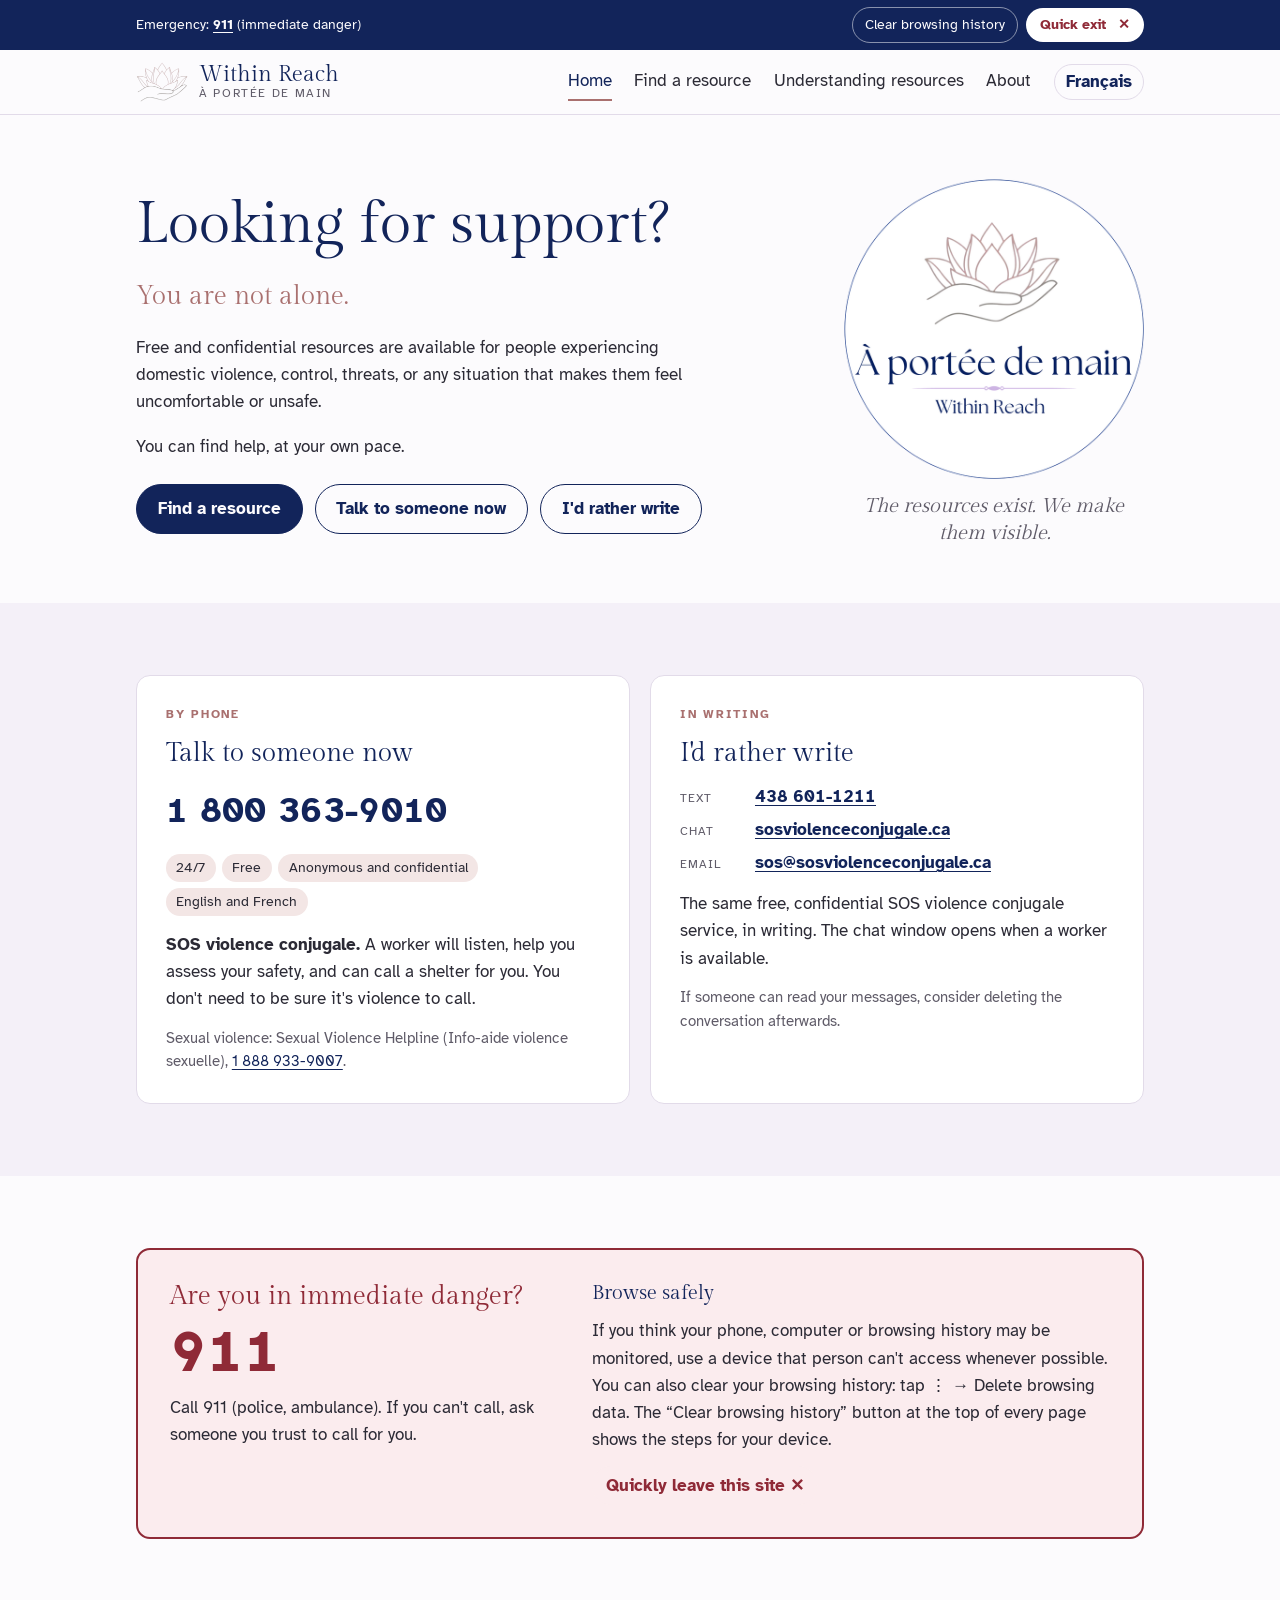
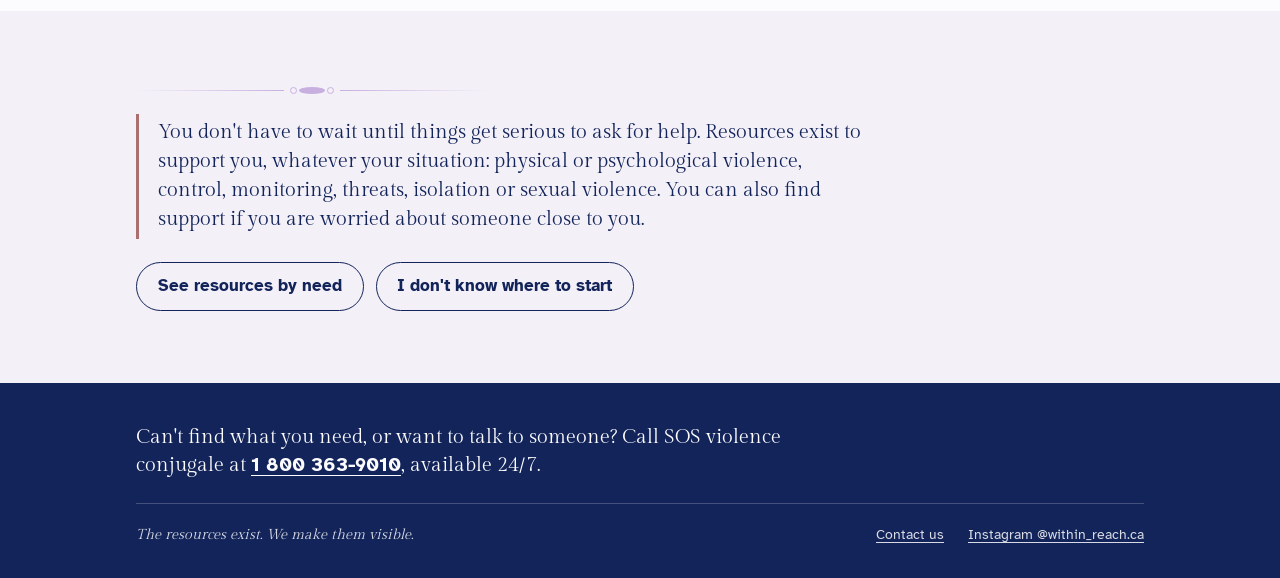
==== en/index.html @ db041693 "Site initial À portée de main / Within Reach (FR + EN) Co-Authored-By: Claude Opus 5.5 <noreply@anth" ====
<!DOCTYPE html>
<html lang="en">
<head>
<meta charset="utf-8">
<meta name="viewport" content="width=device-width, initial-scale=1, viewport-fit=cover">
<title>Within Reach</title>
<meta name="description" content="The resources exist. We make them visible.">
<meta name="referrer" content="no-referrer">
<link rel="icon" href="../img/favicon.png" type="image/png">
<link rel="apple-touch-icon" href="../img/apple-touch-icon.png">
<link rel="alternate" hreflang="fr" href="../index.html">
<link rel="preconnect" href="https://fonts.googleapis.com"><link rel="preconnect" href="https://fonts.gstatic.com" crossorigin><link rel="stylesheet" href="https://fonts.googleapis.com/css2?family=Atkinson+Hyperlegible:ital,wght@0,400;0,700;1,400&family=Gilda+Display&display=swap">
<link rel="stylesheet" href="../style.css">
</head>
<body>
<a class="skip" href="#contenu">Skip to content</a>
<div class="safety" role="region" aria-label="Clear browsing history / Quick exit">
  <div class="wrap">
    <p class="safety__911"><span class="safety__label">Emergency: </span><a href="tel:911">911</a> <span class="safety__label">(immediate danger)</span></p>
    <details class="history">
      <summary>Clear browsing history</summary>
      <div class="history__panel">
        <h2>Clear your browsing history</h2>
        <dl><div><dt>Chrome on Android</dt><dd>Tap <b>⋮</b> → <b>Delete browsing data</b> (or ⋮ → History).</dd></div><div><dt>Safari on iPhone</dt><dd>Open <b>Settings</b> → <b>Safari</b> (or Settings → Apps → Safari) → <b>Clear History and Website Data</b>.</dd></div><div><dt>Computer (Chrome, Edge, Firefox)</dt><dd>Press <kbd>Ctrl</kbd> + <kbd>Shift</kbd> + <kbd>Delete</kbd> (on Mac: <kbd>⌘</kbd> + <kbd>Shift</kbd> + <kbd>Delete</kbd>).</dd></div></dl>
        <p class="tip">If clearing all your history might draw attention, delete only the pages from this site. Private browsing does not save your history.</p>
      </div>
    </details>
    <a class="exit" href="https://www.google.com/" rel="noreferrer" onclick="window.location.replace('https://www.google.com/');return false;">Quick exit<span class="exit__long"> </span> ✕</a>
  </div>
</div>
<header class="site-header">
  <div class="wrap">
    <a class="brand" href="index.html"><img src="../img/lotus.png" alt="" width="52" height="40"><span class="brand__name">Within Reach<small>À portée de main</small></span></a>
    <input type="checkbox" id="menu-toggle" class="menu-toggle visually-hidden">
    <label for="menu-toggle" class="menu-btn">Menu</label>
    <nav class="nav" aria-label="Menu"><a href="index.html" aria-current="page">Home</a><a href="ressources.html">Find a resource</a><a href="comprendre.html">Understanding resources</a><a href="a-propos.html">About</a><a class="lang" href="../index.html" hreflang="fr" lang="fr">Français</a></nav>
  </div>
</header>
<main id="contenu">

<section class="hero">
  <div class="wrap">
    <div class="hero__text">
      <h1>Looking for support?</h1>
      <p class="alone">You are not alone.</p>
      <p>Free and confidential resources are available for people experiencing domestic violence, control, threats, or any situation that makes them feel uncomfortable or unsafe.</p>
      <p>You can find help, at your own pace.</p>
      <div class="actions">
        <a class="btn btn--primary" href="ressources.html">Find a resource</a>
        <a class="btn" href="#parler">Talk to someone now</a>
        <a class="btn" href="#ecrire">I'd rather write</a>
      </div>
    </div>
    <figure class="hero__fig"><img class="hero__logo" src="../img/logo.png" alt="À portée de main – Within Reach logo: a hand holding a lotus flower" width="300" height="300"><figcaption class="slogan">The resources exist. We make them visible.</figcaption></figure>
  </div>
</section>

<section class="section section--tint" aria-label="Immediate contact">
  <div class="wrap panels">
    <article class="panel" id="parler">
      <p class="eyebrow">By phone</p>
      <h2>Talk to someone now</h2>
      <a class="bignum" href="tel:18003639010">1 800 363-9010</a>
      <ul class="facts"><li>24/7</li><li>Free</li><li>Anonymous and confidential</li><li>English and French</li></ul>
      <p><strong>SOS violence conjugale.</strong> A worker will listen, help you assess your safety, and can call a shelter for you. You don't need to be sure it's violence to call.</p>
      <p class="small muted">Sexual violence: Sexual Violence Helpline (Info-aide violence sexuelle), <a href="tel:18889339007">1 888 933-9007</a>.</p>
    </article>
    <article class="panel" id="ecrire">
      <p class="eyebrow">In writing</p>
      <h2>I'd rather write</h2>
      <ul class="contacts">
        <li><span class="k">Text</span><a href="sms:4386011211">438 601-1211</a></li>
        <li><span class="k">Chat</span><a href="https://sosviolenceconjugale.ca/en" target="_blank" rel="noopener noreferrer">sosviolenceconjugale.ca</a></li>
        <li><span class="k">Email</span><a href="mailto:sos@sosviolenceconjugale.ca">sos@sosviolenceconjugale.ca</a></li>
      </ul>
      <p>The same free, confidential SOS violence conjugale service, in writing. The chat window opens when a worker is available.</p>
      <p class="small muted">If someone can read your messages, consider deleting the conversation afterwards.</p>
    </article>
  </div>
</section>

<section class="section" aria-labelledby="danger-titre">
  <div class="wrap">
    <div class="danger">
      <div class="danger__col">
        <h2 id="danger-titre">Are you in immediate danger?</h2>
        <a class="num911" href="tel:911">911</a>
        <p>Call 911 (police, ambulance). If you can't call, ask someone you trust to call for you.</p>
      </div>
      <div class="danger__col">
        <h3>Browse safely</h3>
        <p>If you think your phone, computer or browsing history may be monitored, use a device that person can't access whenever possible. You can also clear your browsing history: tap ⋮ → Delete browsing data. The “Clear browsing history” button at the top of every page shows the steps for your device.</p>
        <p><a class="exit" href="https://www.google.com/" rel="noreferrer" onclick="window.location.replace('https://www.google.com/');return false;">Quickly leave this site ✕</a></p>
      </div>
    </div>
  </div>
</section>

<section class="section section--tint" aria-label="Important message">
  <div class="wrap stack">
    <div class="ornament " aria-hidden="true"><span><i></i><b></b><i></i></span></div>
    <p class="callout">You don't have to wait until things get serious to ask for help. Resources exist to support you, whatever your situation: physical or psychological violence, control, monitoring, threats, isolation or sexual violence. You can also find support if you are worried about someone close to you.</p>
    <div class="actions"><a class="btn" href="ressources.html">See resources by need</a><a class="btn" href="comprendre.html">I don't know where to start</a></div>
  </div>
</section>

</main>
<footer class="site-footer">
  <div class="wrap">
    <p class="footer-sos">Can't find what you need, or want to talk to someone? Call SOS violence conjugale at <a href="tel:18003639010">1 800 363-9010</a>, available 24/7.</p>
    <div class="footer-meta">
      <span class="slogan">The resources exist. We make them visible.</span>
      <a href="a-propos.html#contact">Contact us</a>
      <a href="https://www.instagram.com/within_reach.ca/" rel="noreferrer">Instagram @within_reach.ca</a>
    </div>
  </div>
</footer>
</body>
</html>
---- style.css ----
/* À portée de main / Within Reach
   Layout: calm single column, a safety bar always on top, content cards only for resources.
   Palette taken from the logo: navy lettering, dusty-rose lotus, lilac ornament, warm-grey hand. */

:root {
  --paper: #fcfbfd;      /* page */
  --surface: #f4f0f8;    /* lilac-tinted panels */
  --card: #ffffff;
  --ink: #12245a;        /* navy from the wordmark */
  --text: #2b2a35;
  --muted: #5f5b68;      /* warm grey, like the hand */
  --rose: #a9706f;       /* lotus, darkened for text contrast */
  --rose-soft: #f3e6e5;
  --lilac: #c7b0e0;      /* ornament */
  --line: #e2dbe9;
  --alert: #8f2a37;      /* danger / exit */
  --alert-soft: #fbecee;
  --focus: #6b4bb0;

  --f-display: "Gilda Display", "Cormorant Garamond", Georgia, "Times New Roman", serif;
  --f-body: "Atkinson Hyperlegible", "Segoe UI", Roboto, Helvetica, Arial, sans-serif;

  --step--1: 0.875rem;
  --step-0: 1.0625rem;
  --step-1: 1.25rem;
  --step-2: 1.6rem;
  --step-3: clamp(1.9rem, 1.4rem + 2.2vw, 2.8rem);
  --step-4: clamp(2.3rem, 1.6rem + 3.4vw, 3.6rem);

  --radius: 14px;
  --wrap: 68rem;
  --gutter: clamp(16px, 4vw, 40px);
}
@media (prefers-color-scheme: dark) {
  :root:not([data-theme="light"]) {
    --paper: #10142a; --surface: #181d38; --card: #1b2140;
    --ink: #e4defa; --text: #e6e3ee; --muted: #b2adc0;
    --rose: #e0aeac; --rose-soft: #2d2337; --lilac: #b49bd6; --line: #2e3456;
    --alert: #ff9aa5; --alert-soft: #3a1b26; --focus: #c9b2ff;
    color-scheme: dark;
  }
}
:root[data-theme="dark"] {
  --paper: #10142a; --surface: #181d38; --card: #1b2140;
  --ink: #e4defa; --text: #e6e3ee; --muted: #b2adc0;
  --rose: #e0aeac; --rose-soft: #2d2337; --lilac: #b49bd6; --line: #2e3456;
  --alert: #ff9aa5; --alert-soft: #3a1b26; --focus: #c9b2ff;
  color-scheme: dark;
}

*, *::before, *::after { box-sizing: border-box; }
html { -webkit-text-size-adjust: 100%; scroll-behavior: smooth; scroll-padding-top: 5.5rem; }
@media (prefers-reduced-motion: reduce) { html { scroll-behavior: auto; } * { transition: none !important; } }
body {
  margin: 0; background: var(--paper); color: var(--text);
  font-family: var(--f-body); font-size: var(--step-0); line-height: 1.6;
}
img { max-width: 100%; height: auto; }
a { color: var(--ink); text-underline-offset: 0.18em; text-decoration-thickness: 1px; }
a:hover { text-decoration-thickness: 2px; }
:focus-visible { outline: 3px solid var(--focus); outline-offset: 3px; border-radius: 4px; }
h1, h2, h3 { font-family: var(--f-display); color: var(--ink); font-weight: 400; line-height: 1.15; text-wrap: balance; margin: 0; }
h1 { font-size: var(--step-4); }
h2 { font-size: var(--step-3); }
h3 { font-size: var(--step-1); }
p { margin: 0; }
.wrap { width: 100%; max-width: var(--wrap); margin-inline: auto; padding-inline: var(--gutter); }
.prose { max-width: 40rem; }
.stack { display: flex; flex-direction: column; gap: 1rem; }
.visually-hidden { position: absolute !important; width: 1px; height: 1px; overflow: hidden; clip: rect(0 0 0 0); white-space: nowrap; }
.skip { position: absolute; left: -999px; top: 0; background: var(--ink); color: var(--paper); padding: .6rem 1rem; z-index: 50; }
.skip:focus { left: 1rem; top: 1rem; }

/* ---------- Safety bar (every page) ---------- */
.safety {
  position: sticky; top: env(safe-area-inset-top, 0px); z-index: 40;
  background: var(--ink); color: var(--paper);
  font-size: var(--step--1);
}
.safety .wrap { display: flex; align-items: center; gap: .5rem; padding-block: .45rem; }
.safety__911 { margin-right: auto; color: var(--paper); }
.safety__911 a { color: inherit; font-weight: 700; }
.safety a, .safety summary { color: var(--paper); }
.history { position: relative; }
.history summary {
  list-style: none; cursor: pointer; padding: .35rem .75rem; border: 1px solid rgba(255,255,255,.5);
  border-radius: 999px; white-space: nowrap;
}
.history summary::-webkit-details-marker { display: none; }
.history[open] summary { background: var(--paper); color: var(--ink); }
.history__panel {
  position: absolute; right: 0; top: calc(100% + .5rem); width: min(26rem, calc(100vw - 2rem));
  background: var(--card); color: var(--text); border: 1px solid var(--line); border-radius: var(--radius);
  padding: 1.1rem 1.2rem; box-shadow: 0 18px 40px -18px rgba(10, 14, 40, .45); font-size: .95rem;
}
.history__panel h2 { font-size: 1.25rem; margin-bottom: .6rem; }
.history__panel dl { margin: 0; display: grid; gap: .65rem; }
.history__panel dt { font-weight: 700; color: var(--ink); }
.history__panel dd { margin: 0; }
.history__panel .tip { margin-top: .8rem; padding-top: .8rem; border-top: 1px solid var(--line); color: var(--muted); }
.history__panel kbd { font-family: inherit; font-size: .85em; border: 1px solid var(--line); border-bottom-width: 2px; border-radius: 5px; padding: 0 .3em; background: var(--surface); }
.exit {
  display: inline-flex; align-items: center; gap: .4rem; padding: .35rem .85rem; border-radius: 999px;
  background: var(--alert-soft); color: var(--alert) !important; font-weight: 700; text-decoration: none; white-space: nowrap;
}
.safety .exit { background: #fff; color: #8f2a37 !important; }

/* ---------- Header / nav ---------- */
.site-header { border-bottom: 1px solid var(--line); background: var(--paper); }
.site-header .wrap { display: flex; align-items: center; gap: 1rem; padding-block: .75rem; flex-wrap: wrap; }
.brand { display: flex; align-items: center; gap: .7rem; text-decoration: none; margin-right: auto; }
.brand img { width: 52px; height: auto; }
.brand__name { font-family: var(--f-display); font-size: 1.35rem; color: var(--ink); line-height: 1.05; }
.brand__name small { display: block; font-family: var(--f-body); font-size: .72rem; letter-spacing: .14em; text-transform: uppercase; color: var(--muted); }
.menu-toggle { display: none; }
.menu-btn { display: none; cursor: pointer; padding: .45rem .9rem; border: 1px solid var(--line); border-radius: 999px; color: var(--ink); font-weight: 700; }
.nav { display: flex; gap: .25rem 1.4rem; flex-wrap: wrap; align-items: center; }
.nav a { text-decoration: none; color: var(--text); padding: .3rem 0; border-bottom: 2px solid transparent; }
.nav a:hover { color: var(--ink); border-color: var(--lilac); }
.nav a[aria-current="page"] { color: var(--ink); border-color: var(--rose); }
.nav .lang { font-weight: 700; color: var(--ink); border: 1px solid var(--line); border-radius: 999px; padding: .2rem .7rem; }
.subnav { display: flex; flex-wrap: wrap; gap: .5rem; }
.subnav a { text-decoration: none; padding: .4rem .9rem; border-radius: 999px; background: var(--surface); color: var(--ink); font-size: .95rem; }
.subnav a[aria-current="page"] { background: var(--ink); color: var(--paper); }

@media (max-width: 760px) {
  .menu-btn { display: inline-block; }
  .nav { display: none; width: 100%; flex-direction: column; align-items: stretch; gap: 0; padding-top: .4rem; }
  .nav a { padding: .8rem .2rem; border-bottom: 1px solid var(--line); }
  .nav a[aria-current="page"] { border-bottom-color: var(--line); box-shadow: inset 3px 0 0 var(--rose); padding-left: .8rem; }
  .nav .lang { align-self: flex-start; margin-top: .8rem; border: 1px solid var(--line); }
  .menu-toggle:checked ~ .nav { display: flex; }
  .brand img { width: 44px; }
  .safety__label, .exit__long { display: none; }
  .history__panel { position: fixed; left: 1rem; right: 1rem; top: auto; width: auto; margin-top: .5rem; max-height: 75vh; overflow: auto; }
}

/* ---------- Ornament (from the logo's divider) ---------- */
.ornament { display: flex; align-items: center; gap: .35rem; color: var(--lilac); margin-block: .25rem; max-width: 22rem; }
.ornament::before, .ornament::after { content: ""; flex: 1; height: 1px; background: linear-gradient(90deg, transparent, currentColor); }
.ornament::after { background: linear-gradient(90deg, currentColor, transparent); }
.ornament span { display: inline-flex; align-items: center; gap: 2px; }
.ornament i { width: 7px; height: 7px; border: 1.5px solid currentColor; border-radius: 50%; }
.ornament b { width: 26px; height: 7px; background: currentColor; border-radius: 50%; }
.ornament--center { margin-inline: auto; }

/* ---------- Sections ---------- */
main { display: block; }
.section { padding-block: clamp(2.5rem, 6vw, 4.5rem); }
.section--tint { background: var(--surface); }
.section__head { display: flex; flex-direction: column; gap: .6rem; margin-bottom: 1.8rem; }
.eyebrow { font-size: .78rem; letter-spacing: .14em; text-transform: uppercase; color: var(--rose); font-weight: 700; }
.lead { font-size: var(--step-1); color: var(--muted); }

/* Hero */
.hero { padding-block: clamp(2rem, 5vw, 4rem) clamp(2rem, 5vw, 3.5rem); }
.hero .wrap { display: grid; grid-template-columns: minmax(0, 1fr) auto; gap: clamp(1.5rem, 5vw, 4rem); align-items: center; }
.hero__logo { width: clamp(150px, 26vw, 300px); }
.hero__text { display: flex; flex-direction: column; gap: 1.1rem; min-width: 0; }
.hero__text .alone { font-family: var(--f-display); font-size: var(--step-2); color: var(--rose); }
.hero__text p { max-width: 36rem; }
.slogan { font-family: var(--f-display); font-style: italic; color: var(--muted); }
.hero__fig { margin: 0; display: flex; flex-direction: column; align-items: center; gap: .9rem; text-align: center; }
.hero__fig figcaption { max-width: 17rem; font-size: var(--step-1); line-height: 1.35; }
@media (max-width: 760px) { .hero__fig { order: -1; flex-direction: row; text-align: left; gap: 1rem; } .hero__fig figcaption { font-size: 1rem; } }
@media (max-width: 760px) {
  .hero .wrap { grid-template-columns: 1fr; }
  .hero__logo { width: 96px; flex: none; }
}

/* Buttons */
.actions { display: flex; flex-wrap: wrap; gap: .75rem; margin-top: .4rem; }
.btn {
  display: inline-flex; align-items: center; justify-content: center; gap: .5rem;
  padding: .85rem 1.3rem; border-radius: 999px; font-weight: 700; text-decoration: none;
  border: 1.5px solid var(--ink); color: var(--ink); background: transparent; min-height: 48px; line-height: 1.2; text-align: center;
}
.btn:hover { background: var(--surface); }
.btn--primary { background: var(--ink); color: var(--paper); }
.btn--primary:hover { background: var(--ink); opacity: .9; }
@media (max-width: 480px) { .actions .btn { width: 100%; } }

/* Contact panels (talk / write) */
.panels { display: grid; grid-template-columns: repeat(auto-fit, minmax(min(100%, 19rem), 1fr)); gap: 1.25rem; }
.panel { background: var(--card); border: 1px solid var(--line); border-radius: var(--radius); padding: clamp(1.2rem, 3vw, 1.8rem); display: flex; flex-direction: column; gap: .9rem; min-width: 0; }
.panel h2 { font-size: var(--step-2); }
.bignum { font-family: var(--f-body); font-size: clamp(1.6rem, 1.2rem + 1.8vw, 2.2rem); font-weight: 700; color: var(--ink); text-decoration: none; letter-spacing: .01em; font-variant-numeric: tabular-nums; }
.facts { display: flex; flex-wrap: wrap; gap: .4rem; padding: 0; margin: 0; list-style: none; }
.facts li { font-size: .85rem; padding: .2rem .65rem; border-radius: 999px; background: var(--rose-soft); color: var(--text); }
.muted { color: var(--muted); }
.small { font-size: .92rem; }

/* Danger block */
.danger { border: 2px solid var(--alert); background: var(--alert-soft); border-radius: var(--radius); padding: clamp(1.2rem, 3vw, 2rem); display: grid; gap: 1.5rem; grid-template-columns: minmax(0, 1fr) minmax(0, 1.3fr); }
.danger h2 { color: var(--alert); font-size: var(--step-2); }
.danger .num911 { font-size: clamp(2.6rem, 2rem + 3vw, 3.6rem); font-weight: 700; color: var(--alert); text-decoration: none; line-height: 1; font-variant-numeric: tabular-nums; }
.danger__col { display: flex; flex-direction: column; gap: .8rem; min-width: 0; }
@media (max-width: 760px) { .danger { grid-template-columns: 1fr; } }

.callout { border-left: 3px solid var(--rose); padding: .3rem 0 .3rem 1.2rem; font-size: var(--step-1); font-family: var(--f-display); color: var(--ink); line-height: 1.45; max-width: 46rem; }

/* Need tiles */
.tiles { display: grid; grid-template-columns: repeat(auto-fill, minmax(min(100%, 16rem), 1fr)); gap: .85rem; padding: 0; margin: 0; list-style: none; }
.tile {
  display: flex; align-items: center; justify-content: space-between; gap: .8rem; height: 100%;
  padding: 1rem 1.15rem; border-radius: var(--radius); background: var(--card); border: 1px solid var(--line);
  text-decoration: none; color: var(--ink); font-weight: 700; line-height: 1.3;
  transition: border-color .15s, transform .15s;
}
.tile::after { content: "→"; color: var(--rose); font-weight: 400; }
.tile:hover { border-color: var(--rose); transform: translateY(-1px); }
.tile--quiet { background: transparent; border-style: dashed; }
.tile small { display: block; font-weight: 400; color: var(--muted); font-size: .85rem; margin-top: .15rem; }

/* Resource cards */
.cards { display: grid; grid-template-columns: repeat(auto-fill, minmax(min(100%, 21rem), 1fr)); gap: 1rem; padding: 0; margin: 0; list-style: none; }
.card { background: var(--card); border: 1px solid var(--line); border-radius: var(--radius); padding: 1.2rem 1.25rem; display: flex; flex-direction: column; gap: .7rem; min-width: 0; height: 100%; }
.card__top { display: flex; justify-content: space-between; align-items: flex-start; gap: .75rem; }
.card h3 { font-size: 1.3rem; overflow-wrap: anywhere; }
.badge { flex: none; font-size: .75rem; font-weight: 700; letter-spacing: .04em; padding: .2rem .55rem; border-radius: 6px; background: var(--ink); color: var(--paper); }
.badge--tool { background: var(--rose-soft); color: var(--text); }
.card p { font-size: .98rem; }
.card .note { font-size: .9rem; color: var(--muted); background: var(--surface); padding: .55rem .75rem; border-radius: 8px; }
.contacts { list-style: none; margin: 0; padding: 0; display: flex; flex-direction: column; gap: .35rem; }
.contacts li { display: flex; flex-wrap: wrap; align-items: baseline; gap: .1rem .5rem; }
.contacts .k { font-size: .78rem; text-transform: uppercase; letter-spacing: .08em; color: var(--muted); min-width: 4.2rem; }
.contacts a { font-weight: 700; font-variant-numeric: tabular-nums; overflow-wrap: anywhere; }
.contacts .x { font-size: .85rem; color: var(--muted); }
.card__site { font-size: .95rem; padding-top: .6rem; border-top: 1px solid var(--line); margin-top: auto; }
.tags { display: flex; flex-wrap: wrap; gap: .3rem; }
.tags span { font-size: .75rem; color: var(--muted); border: 1px solid var(--line); border-radius: 999px; padding: .05rem .5rem; }

.group { display: flex; flex-direction: column; gap: 1.2rem; padding-block: 2.2rem; border-top: 1px solid var(--line); }
.group:first-of-type { border-top: 0; }
.group__head { display: flex; flex-direction: column; gap: .4rem; max-width: 46rem; }
.group__head h2 { font-size: var(--step-2); }
.back { font-size: .9rem; }
.subhead { font-family: var(--f-body); font-size: .8rem; letter-spacing: .12em; text-transform: uppercase; color: var(--muted); font-weight: 700; margin-top: .4rem; }

.toc { display: flex; flex-wrap: wrap; gap: .5rem; padding: 0; margin: 0; list-style: none; }
.toc a { display: inline-block; padding: .35rem .8rem; border: 1px solid var(--line); border-radius: 999px; text-decoration: none; font-size: .92rem; background: var(--card); }
.toc a:hover { border-color: var(--rose); }

/* Glossary */
.glossary { display: grid; gap: 0; margin: 0; }
.glossary div { display: grid; grid-template-columns: minmax(0, 15rem) minmax(0, 1fr); gap: .5rem 2rem; padding-block: 1.3rem; border-top: 1px solid var(--line); }
.glossary dt { font-family: var(--f-display); font-size: 1.3rem; color: var(--ink); line-height: 1.25; }
.glossary dd { margin: 0; }
.glossary dd a { font-size: .95rem; }
@media (max-width: 680px) { .glossary div { grid-template-columns: 1fr; } }

.checklist { list-style: none; padding: 0; margin: 0; display: grid; gap: .6rem; }
.checklist li { padding-left: 1.8rem; position: relative; }
.checklist li::before { content: ""; position: absolute; left: 0; top: .45em; width: .9rem; height: .9rem; border-radius: 50%; border: 2px solid var(--rose); }

/* About */
.two { display: grid; grid-template-columns: minmax(0, 1fr) minmax(0, 1fr); gap: clamp(1.5rem, 4vw, 3rem); }
@media (max-width: 760px) { .two { grid-template-columns: 1fr; } }
.team { list-style: none; padding: 0; margin: 0; display: grid; gap: 0; }
.team li { padding-block: .8rem; border-top: 1px solid var(--line); display: flex; flex-direction: column; }
.team strong { font-family: var(--f-display); font-weight: 400; font-size: 1.25rem; color: var(--ink); }
.team span { color: var(--muted); font-size: .95rem; }
.bullets { padding-left: 1.2rem; margin: 0; display: grid; gap: .4rem; }
.bullets li::marker { color: var(--rose); }

/* Footer */
.site-footer { background: var(--ink); color: var(--paper); padding-block: 2.5rem 2rem; margin-top: 0; }
.site-footer a { color: var(--paper); }
.site-footer .wrap { display: flex; flex-direction: column; gap: 1.5rem; }
.footer-sos { font-family: var(--f-display); font-size: var(--step-1); line-height: 1.4; max-width: 44rem; }
.footer-sos a { font-family: var(--f-body); font-weight: 700; white-space: nowrap; }
.footer-meta { display: flex; flex-wrap: wrap; gap: .5rem 1.5rem; font-size: .9rem; opacity: .85; padding-top: 1.2rem; border-top: 1px solid color-mix(in srgb, var(--paper) 25%, transparent); }
.footer-meta .slogan { color: inherit; margin-right: auto; }

/* Dark theme: navy bars become deep surfaces so the bar text stays light */
@media (prefers-color-scheme: dark) {
  :root:not([data-theme="light"]) .safety, :root:not([data-theme="light"]) .site-footer { background: #070a1a; color: #e6e3ee; }
  :root:not([data-theme="light"]) .safety a, :root:not([data-theme="light"]) .safety summary, :root:not([data-theme="light"]) .safety__911,
  :root:not([data-theme="light"]) .site-footer a { color: #e6e3ee; }
  :root:not([data-theme="light"]) .history[open] summary { background: #e6e3ee; color: #10142a; }
  :root:not([data-theme="light"]) .btn--primary { color: #10142a; }
  :root:not([data-theme="light"]) .brand img, :root:not([data-theme="light"]) .hero__logo.lotus { filter: brightness(1.6) saturate(.9); }
}
:root[data-theme="dark"] .safety, :root[data-theme="dark"] .site-footer { background: #070a1a; color: #e6e3ee; }
:root[data-theme="dark"] .safety a, :root[data-theme="dark"] .safety summary, :root[data-theme="dark"] .safety__911,
:root[data-theme="dark"] .site-footer a { color: #e6e3ee; }
:root[data-theme="dark"] .history[open] summary { background: #e6e3ee; color: #10142a; }
:root[data-theme="dark"] .btn--primary { color: #10142a; }
:root[data-theme="dark"] .brand img { filter: brightness(1.6) saturate(.9); }

@media print { .safety, .menu-btn, .nav { display: none; } }
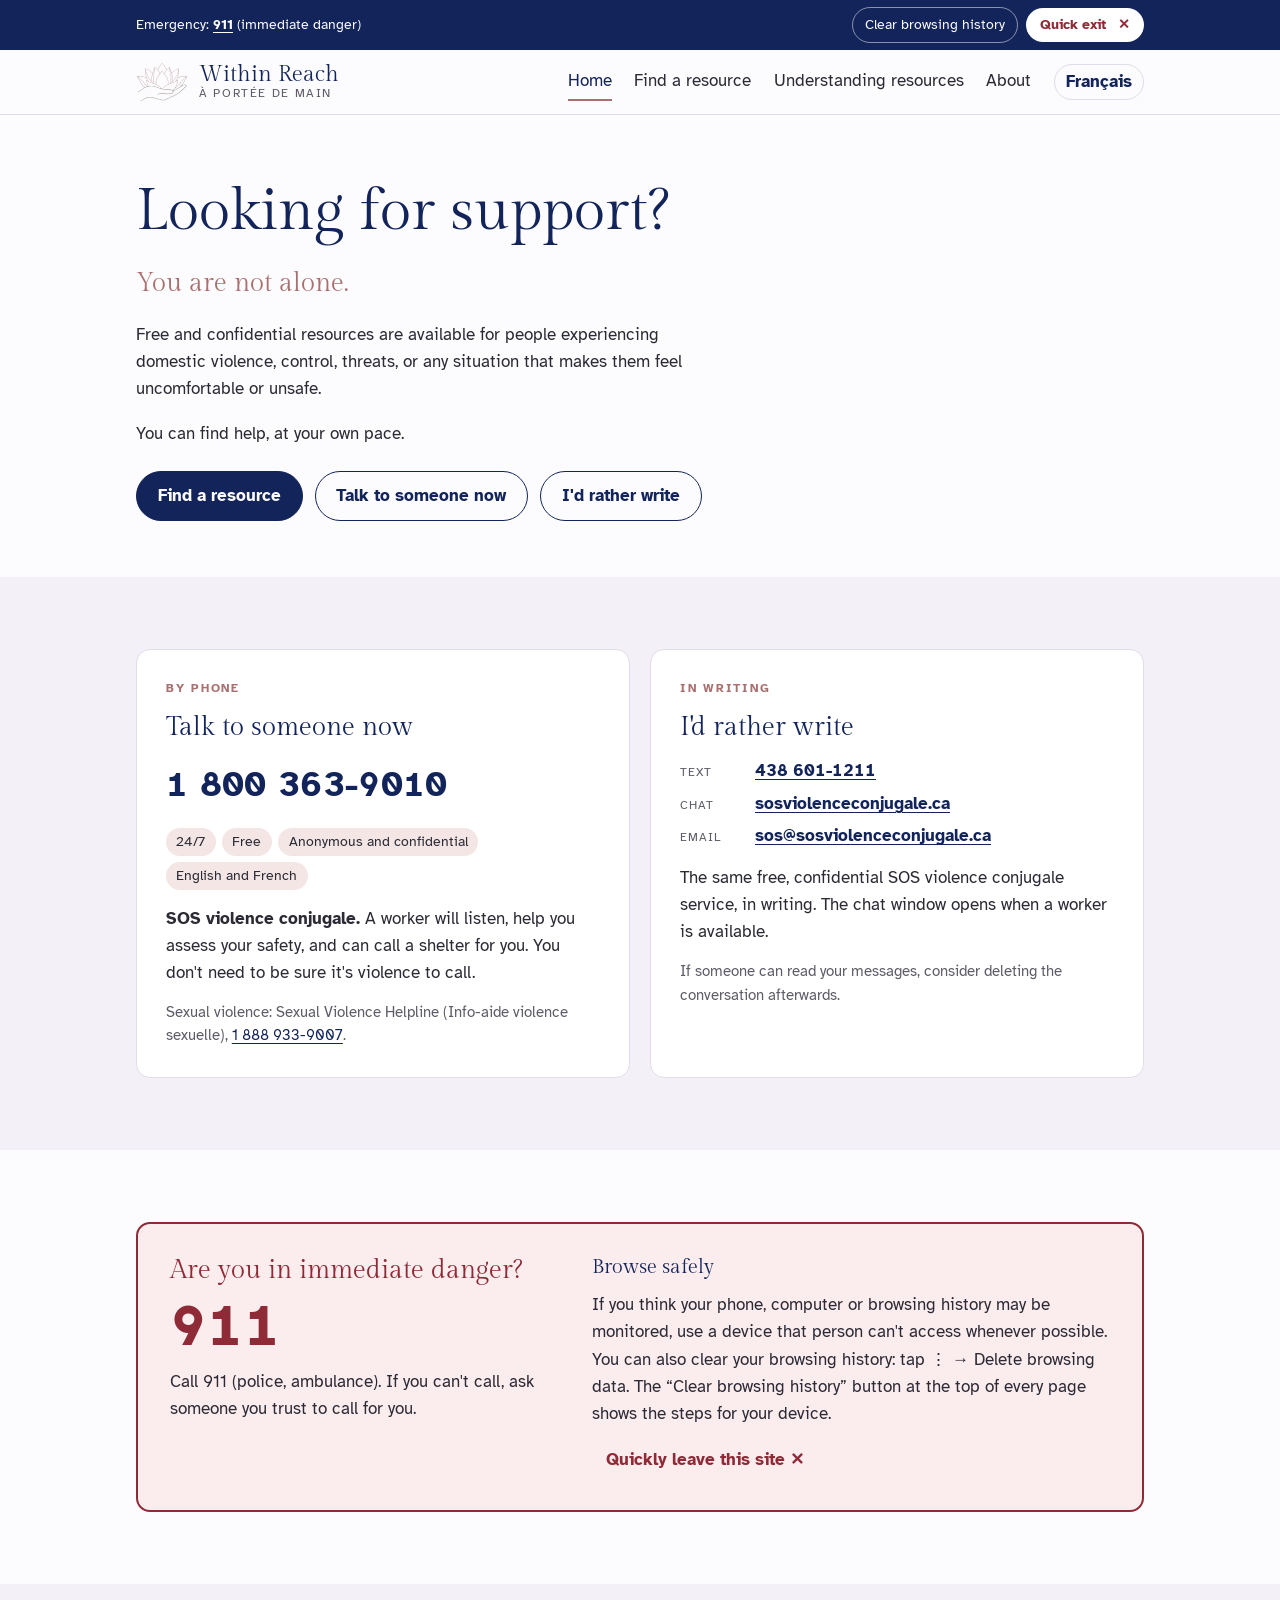
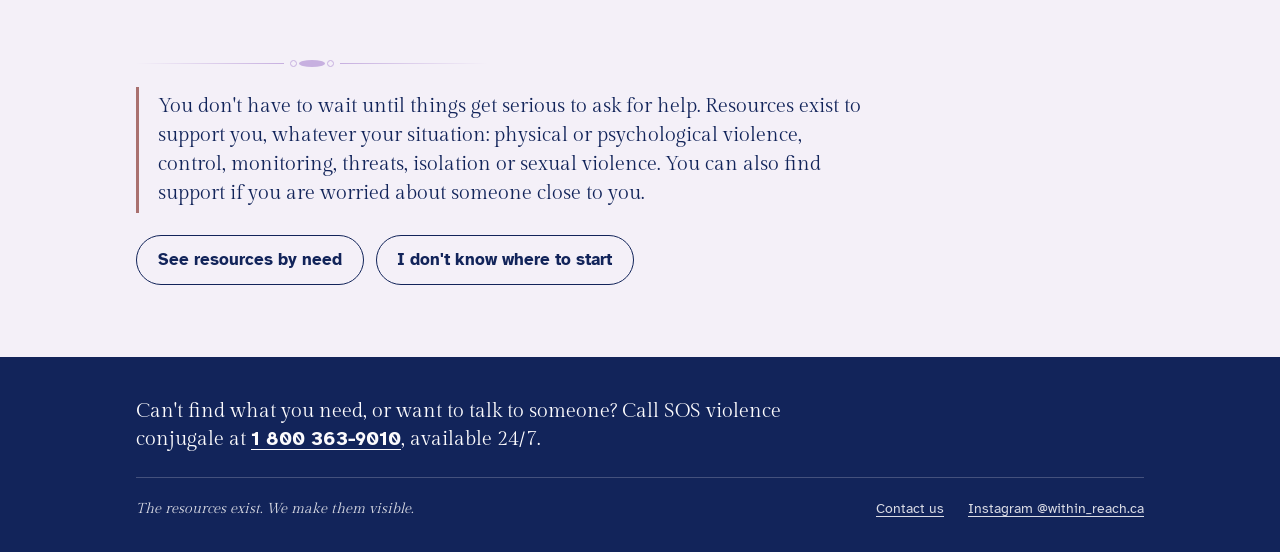
==== commit 85095633: "Accueil : retirer le logo et le slogan, déplacés dans À propos Co-Authored-By: Claude Opus 5.5 <nore" ====
--- a/en/index.html
+++ b/en/index.html
@@ -51,7 +51,6 @@
         <a class="btn" href="#ecrire">I'd rather write</a>
       </div>
     </div>
-    <figure class="hero__fig"><img class="hero__logo" src="../img/logo.png" alt="À portée de main – Within Reach logo: a hand holding a lotus flower" width="300" height="300"><figcaption class="slogan">The resources exist. We make them visible.</figcaption></figure>
   </div>
 </section>
 
--- a/style.css
+++ b/style.css
@@ -154,7 +154,7 @@
 
 /* Hero */
 .hero { padding-block: clamp(2rem, 5vw, 4rem) clamp(2rem, 5vw, 3.5rem); }
-.hero .wrap { display: grid; grid-template-columns: minmax(0, 1fr) auto; gap: clamp(1.5rem, 5vw, 4rem); align-items: center; }
+.hero .wrap { display: grid; grid-template-columns: minmax(0, 1fr); gap: clamp(1.5rem, 5vw, 4rem); align-items: center; }
 .hero__logo { width: clamp(150px, 26vw, 300px); }
 .hero__text { display: flex; flex-direction: column; gap: 1.1rem; min-width: 0; }
 .hero__text .alone { font-family: var(--f-display); font-size: var(--step-2); color: var(--rose); }
@@ -289,3 +289,6 @@
 :root[data-theme="dark"] .brand img { filter: brightness(1.6) saturate(.9); }
 
 @media print { .safety, .menu-btn, .nav { display: none; } }
+
+/* About: logo + slogan */
+.about__logo { width: clamp(150px, 22vw, 240px); margin-bottom: .5rem; }
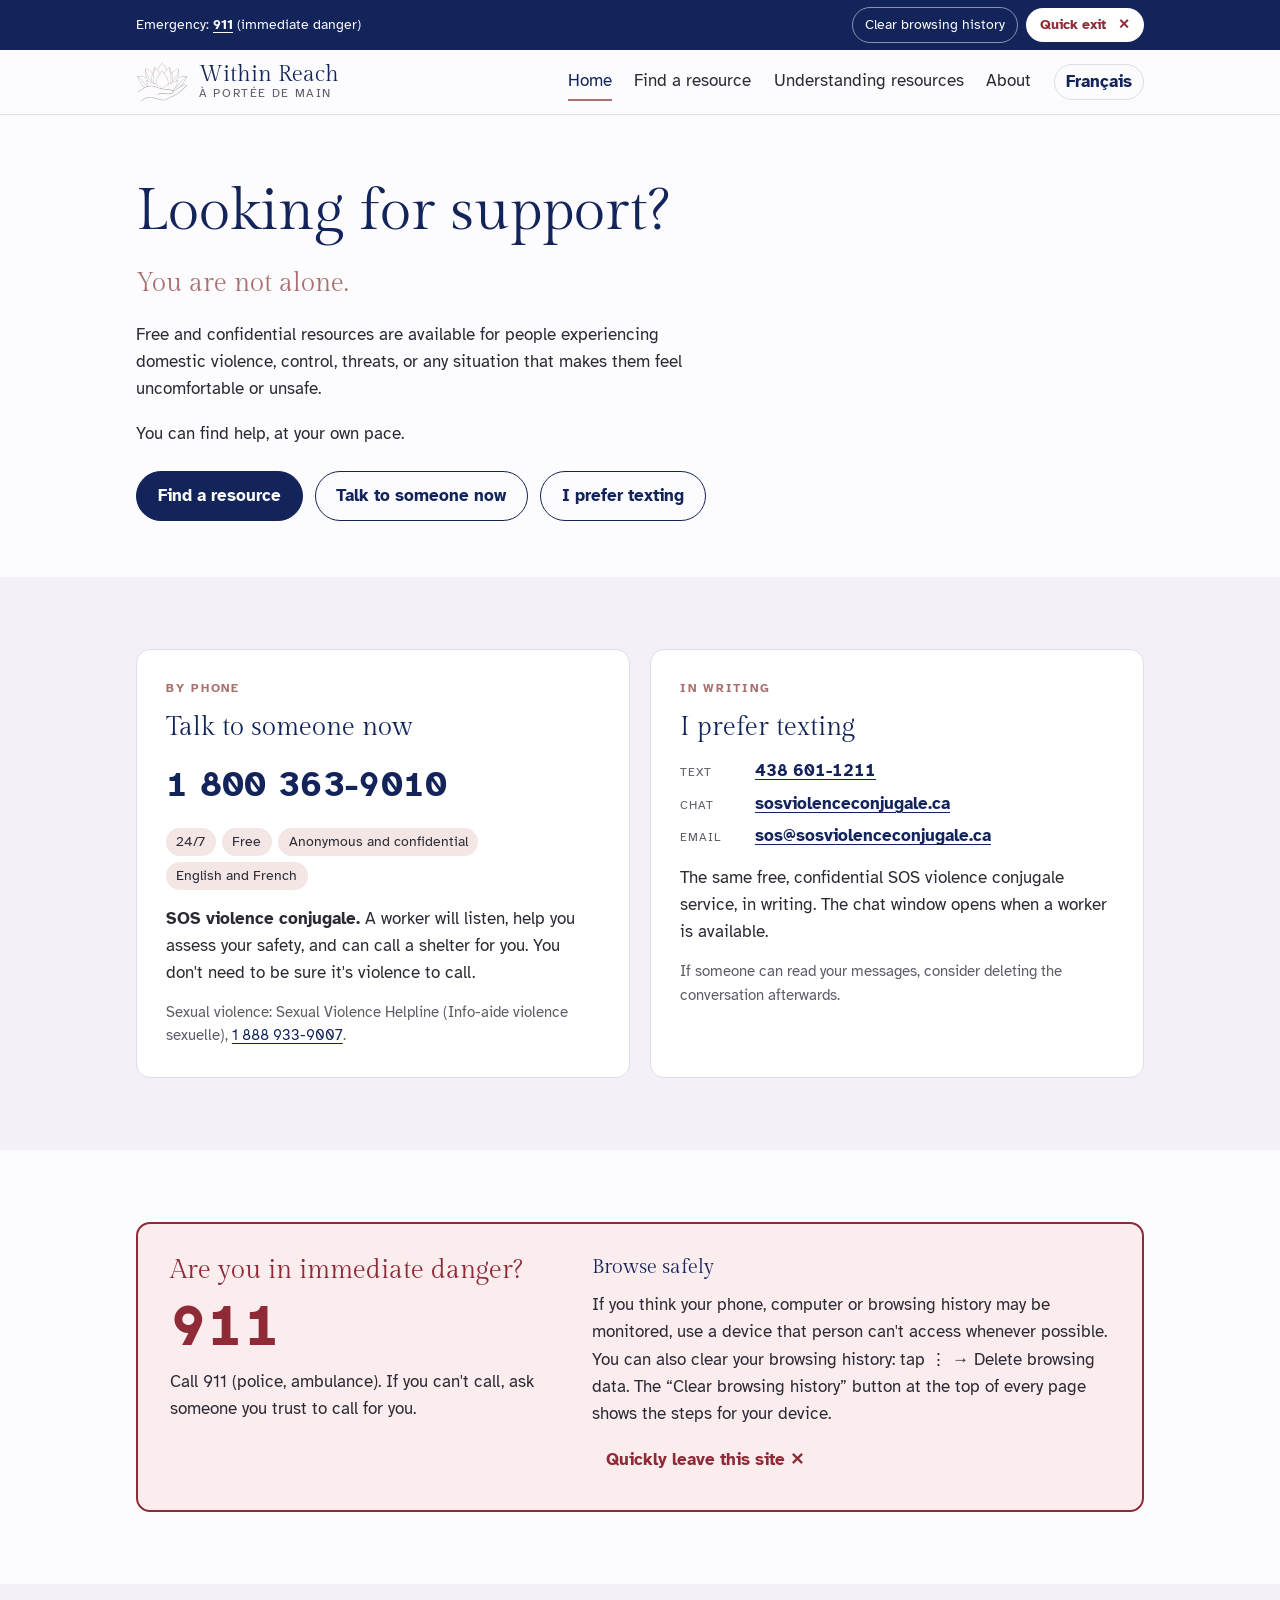
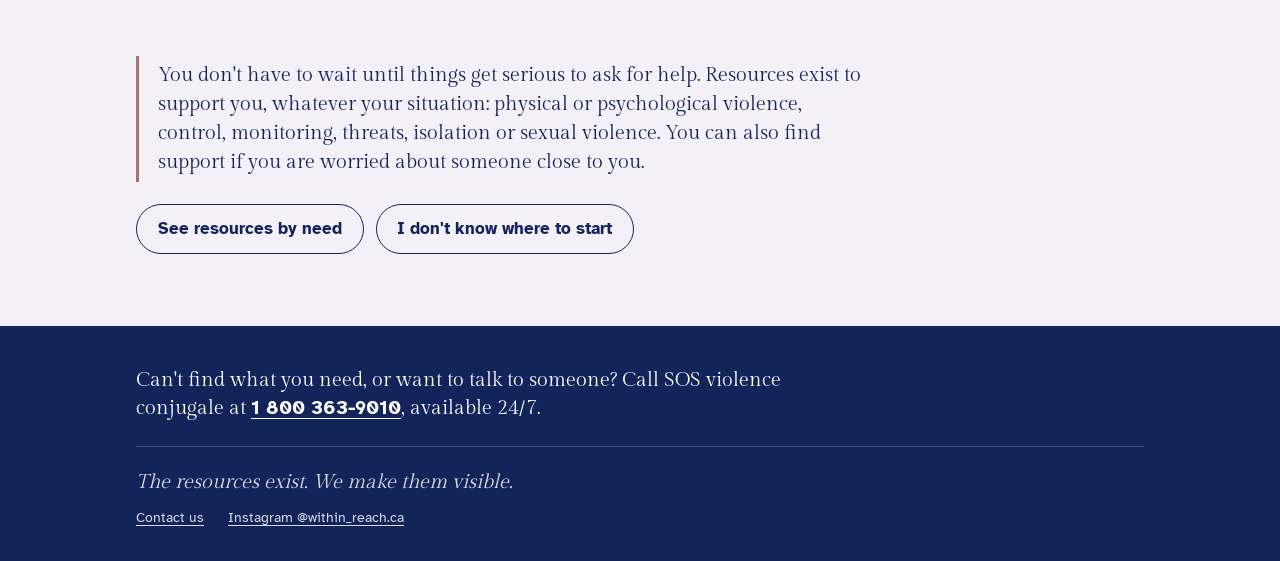
==== commit 4e85b26c: "À propos et accueil : retrait de l'ornement, nouveau bloc logo + slogan, contact (affiches, Instagra" ====
--- a/en/index.html
+++ b/en/index.html
@@ -48,7 +48,7 @@
       <div class="actions">
         <a class="btn btn--primary" href="ressources.html">Find a resource</a>
         <a class="btn" href="#parler">Talk to someone now</a>
-        <a class="btn" href="#ecrire">I'd rather write</a>
+        <a class="btn" href="#ecrire">I prefer texting</a>
       </div>
     </div>
   </div>
@@ -66,7 +66,7 @@
     </article>
     <article class="panel" id="ecrire">
       <p class="eyebrow">In writing</p>
-      <h2>I'd rather write</h2>
+      <h2>I prefer texting</h2>
       <ul class="contacts">
         <li><span class="k">Text</span><a href="sms:4386011211">438 601-1211</a></li>
         <li><span class="k">Chat</span><a href="https://sosviolenceconjugale.ca/en" target="_blank" rel="noopener noreferrer">sosviolenceconjugale.ca</a></li>
@@ -97,7 +97,6 @@
 
 <section class="section section--tint" aria-label="Important message">
   <div class="wrap stack">
-    <div class="ornament " aria-hidden="true"><span><i></i><b></b><i></i></span></div>
     <p class="callout">You don't have to wait until things get serious to ask for help. Resources exist to support you, whatever your situation: physical or psychological violence, control, monitoring, threats, isolation or sexual violence. You can also find support if you are worried about someone close to you.</p>
     <div class="actions"><a class="btn" href="ressources.html">See resources by need</a><a class="btn" href="comprendre.html">I don't know where to start</a></div>
   </div>
--- a/style.css
+++ b/style.css
@@ -290,5 +290,21 @@
 
 @media print { .safety, .menu-btn, .nav { display: none; } }
 
-/* About: logo + slogan */
-.about__logo { width: clamp(150px, 22vw, 240px); margin-bottom: .5rem; }
+
+/* About: brand panel (logo + slogan) beside the project text */
+.about-hero { display: grid; grid-template-columns: minmax(0, 0.9fr) minmax(0, 1.3fr); gap: clamp(1.5rem, 5vw, 4rem); align-items: start; }
+.about-brand { margin: 0; background: var(--surface); border-radius: var(--radius); padding: clamp(1.5rem, 4vw, 2.5rem); display: flex; flex-direction: column; align-items: center; gap: 1.2rem; text-align: center; }
+.about-brand__logo { width: clamp(150px, 20vw, 220px); }
+.about-brand__slogan { font-family: var(--f-display); font-size: var(--step-2); line-height: 1.3; color: var(--ink); text-wrap: balance; }
+@media (max-width: 760px) {
+  .about-hero { grid-template-columns: 1fr; }
+  .about-brand { flex-direction: row; text-align: left; padding: 1.2rem; }
+  .about-brand__logo { width: 110px; flex: none; }
+  .about-brand__slogan { font-size: var(--step-1); }
+}
+/* Contact: Instagram is the preferred channel */
+.reach { display: flex; flex-direction: column; align-items: flex-start; gap: .6rem; padding: 1.2rem 1.3rem; border: 1px solid var(--line); border-radius: var(--radius); background: var(--card); }
+.reach__label { font-size: .78rem; letter-spacing: .12em; text-transform: uppercase; color: var(--rose); font-weight: 700; }
+@media (max-width: 480px) { .reach .btn { width: 100%; } }
+/* Footer slogan, larger */
+.footer-meta .slogan { font-size: var(--step-1); flex-basis: 100%; opacity: 1; }
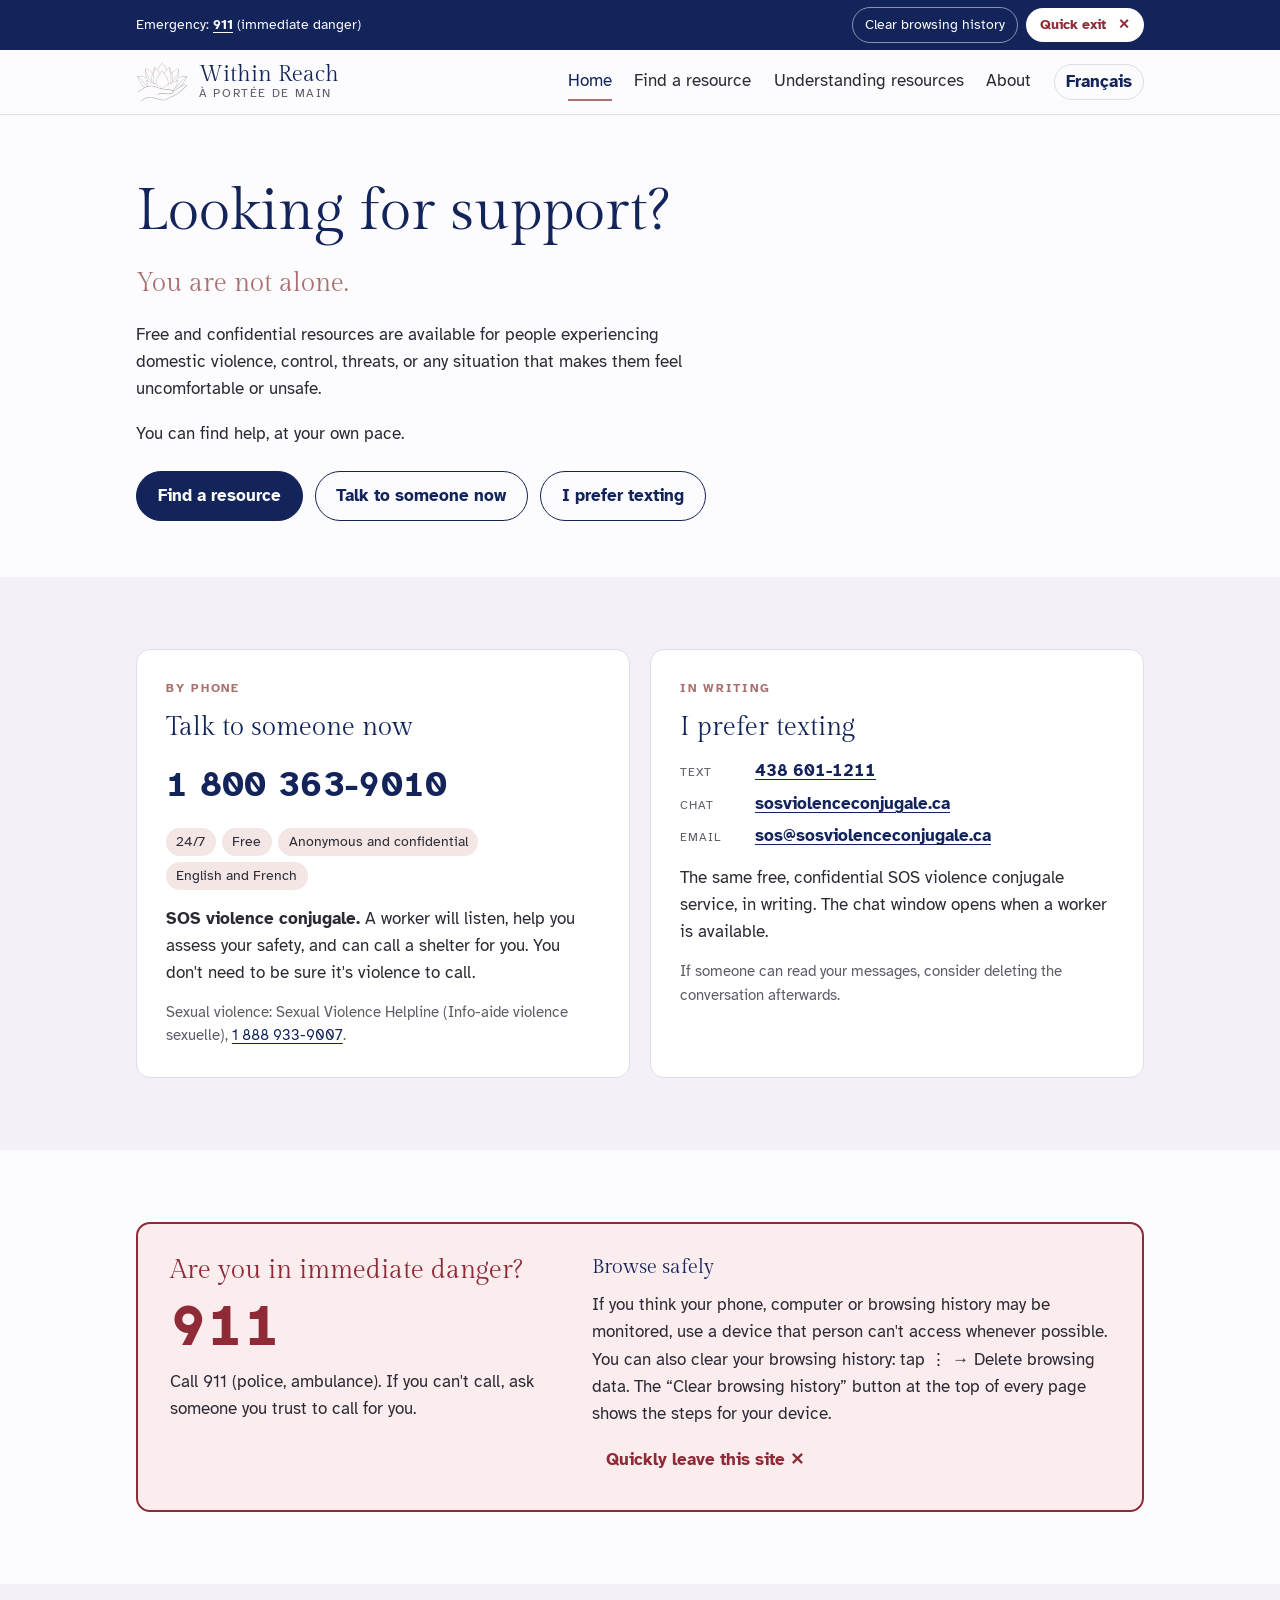
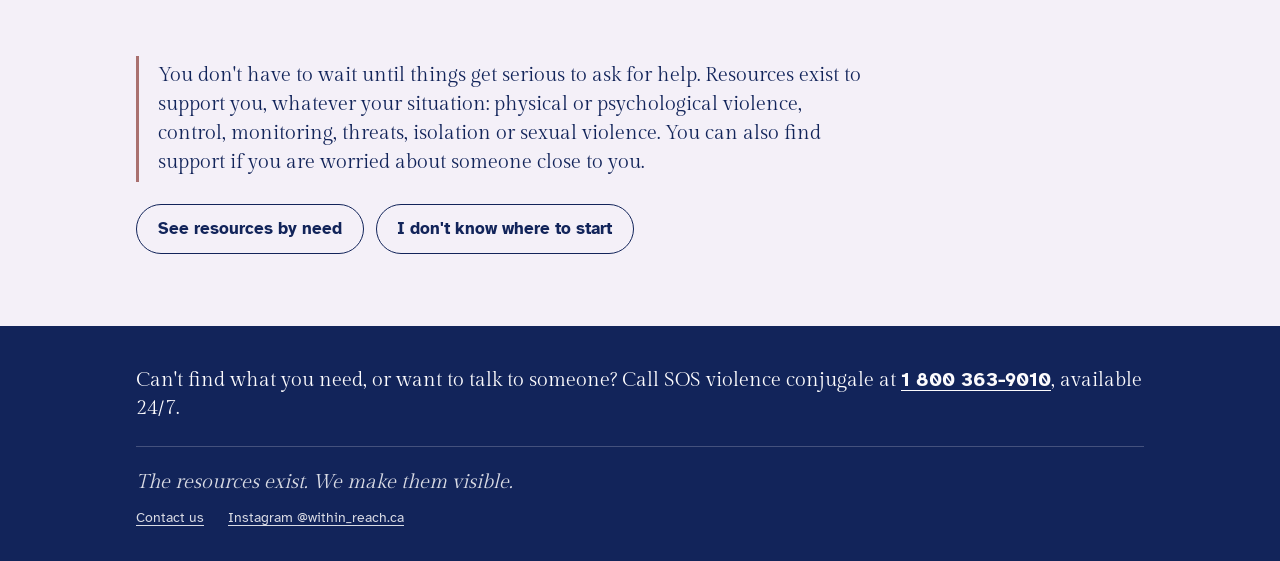
==== commit c4bd0846: "Bouton EN/FR visible sur mobile, instructions d'historique selon l'appareil, phrase du pied de page " ====
--- a/en/index.html
+++ b/en/index.html
@@ -21,7 +21,8 @@
       <summary>Clear browsing history</summary>
       <div class="history__panel">
         <h2>Clear your browsing history</h2>
-        <dl><div><dt>Chrome on Android</dt><dd>Tap <b>⋮</b> → <b>Delete browsing data</b> (or ⋮ → History).</dd></div><div><dt>Safari on iPhone</dt><dd>Open <b>Settings</b> → <b>Safari</b> (or Settings → Apps → Safari) → <b>Clear History and Website Data</b>.</dd></div><div><dt>Computer (Chrome, Edge, Firefox)</dt><dd>Press <kbd>Ctrl</kbd> + <kbd>Shift</kbd> + <kbd>Delete</kbd> (on Mac: <kbd>⌘</kbd> + <kbd>Shift</kbd> + <kbd>Delete</kbd>).</dd></div></dl>
+        <dl><div data-os="android"><dt>Android <span class="mine-tag">For your device</span></dt><dd><b>Chrome:</b> tap <b>⋮</b> → <b>Delete browsing data</b> (or ⋮ → History).<br><b>Samsung Internet:</b> <b>☰</b> → <b>Settings</b> → <b>Personal browsing data</b> → <b>Delete browsing data</b>.</dd></div><div data-os="ios"><dt>iPhone or iPad <span class="mine-tag">For your device</span></dt><dd><b>Safari:</b> open <b>Settings</b> → <b>Safari</b> (or Settings → Apps → Safari) → <b>Clear History and Website Data</b>.<br><b>Chrome:</b> tap <b>…</b> → <b>Delete browsing data</b>.</dd></div><div data-os="windows"><dt>Windows computer <span class="mine-tag">For your device</span></dt><dd><b>Chrome, Edge, Firefox:</b> press <kbd>Ctrl</kbd> + <kbd>Shift</kbd> + <kbd>Delete</kbd>.</dd></div><div data-os="mac"><dt>Mac <span class="mine-tag">For your device</span></dt><dd><b>Chrome, Edge, Firefox:</b> press <kbd>⌘</kbd> + <kbd>Shift</kbd> + <kbd>Delete</kbd>.<br><b>Safari:</b> <b>History</b> menu → <b>Clear History</b>.</dd></div></dl>
+        <button type="button" class="hist-toggle" data-more="Show other devices" data-less="Show only my device">Show other devices</button>
         <p class="tip">If clearing all your history might draw attention, delete only the pages from this site. Private browsing does not save your history.</p>
       </div>
     </details>
@@ -31,6 +32,7 @@
 <header class="site-header">
   <div class="wrap">
     <a class="brand" href="index.html"><img src="../img/lotus.png" alt="" width="52" height="40"><span class="brand__name">Within Reach<small>À portée de main</small></span></a>
+    <a class="lang-quick" href="../index.html" hreflang="fr" lang="fr" aria-label="Français">FR</a>
     <input type="checkbox" id="menu-toggle" class="menu-toggle visually-hidden">
     <label for="menu-toggle" class="menu-btn">Menu</label>
     <nav class="nav" aria-label="Menu"><a href="index.html" aria-current="page">Home</a><a href="ressources.html">Find a resource</a><a href="comprendre.html">Understanding resources</a><a href="a-propos.html">About</a><a class="lang" href="../index.html" hreflang="fr" lang="fr">Français</a></nav>
@@ -113,5 +115,28 @@
     </div>
   </div>
 </footer>
+<script>
+/* Show the history instructions for the visitor's device first. Without JavaScript, every device is listed. */
+(function () {
+  var ua = navigator.userAgent, os = null;
+  if (/iPhone|iPad|iPod/.test(ua) || (/Macintosh/.test(ua) && navigator.maxTouchPoints > 1)) os = "ios";
+  else if (/Android/.test(ua)) os = "android";
+  else if (/Macintosh|Mac OS X/.test(ua)) os = "mac";
+  else if (/Windows/.test(ua)) os = "windows";
+  if (!os) return;
+  var panels = document.querySelectorAll(".history__panel");
+  for (var i = 0; i < panels.length; i++) {
+    var p = panels[i], mine = p.querySelector('[data-os="' + os + '"]'), btn = p.querySelector(".hist-toggle");
+    if (!mine || !btn) continue;
+    mine.classList.add("is-mine");
+    mine.parentNode.insertBefore(mine, mine.parentNode.firstChild);
+    p.classList.add("has-mine");
+    btn.addEventListener("click", function () {
+      var panel = this.closest(".history__panel"), open = panel.classList.toggle("show-all");
+      this.textContent = open ? this.getAttribute("data-less") : this.getAttribute("data-more");
+    });
+  }
+})();
+</script>
 </body>
 </html>
--- a/style.css
+++ b/style.css
@@ -267,7 +267,7 @@
 .site-footer { background: var(--ink); color: var(--paper); padding-block: 2.5rem 2rem; margin-top: 0; }
 .site-footer a { color: var(--paper); }
 .site-footer .wrap { display: flex; flex-direction: column; gap: 1.5rem; }
-.footer-sos { font-family: var(--f-display); font-size: var(--step-1); line-height: 1.4; max-width: 44rem; }
+.footer-sos { font-family: var(--f-display); font-size: var(--step-1); line-height: 1.4; }
 .footer-sos a { font-family: var(--f-body); font-weight: 700; white-space: nowrap; }
 .footer-meta { display: flex; flex-wrap: wrap; gap: .5rem 1.5rem; font-size: .9rem; opacity: .85; padding-top: 1.2rem; border-top: 1px solid color-mix(in srgb, var(--paper) 25%, transparent); }
 .footer-meta .slogan { color: inherit; margin-right: auto; }
@@ -308,3 +308,25 @@
 @media (max-width: 480px) { .reach .btn { width: 100%; } }
 /* Footer slogan, larger */
 .footer-meta .slogan { font-size: var(--step-1); flex-basis: 100%; opacity: 1; }
+
+/* Language switch always visible on phones */
+.lang-quick { display: none; font-weight: 700; color: var(--ink); text-decoration: none; padding: .45rem .75rem; letter-spacing: .04em; border: 1px solid var(--line); border-radius: 999px; }
+@media (max-width: 760px) {
+  .lang-quick { display: inline-block; }
+  .nav .lang { display: none; }
+}
+/* History panel: device-specific instructions (JS adds .has-mine) */
+.mine-tag { display: none; font-size: .7rem; font-weight: 700; letter-spacing: .06em; text-transform: uppercase; background: var(--rose-soft); color: var(--text); border-radius: 999px; padding: .1rem .5rem; margin-left: .3rem; vertical-align: middle; }
+.hist-toggle { display: none; margin-top: .8rem; background: none; border: 0; padding: 0; font: inherit; font-size: .9rem; color: var(--ink); text-decoration: underline; text-underline-offset: .18em; cursor: pointer; }
+.has-mine .hist-toggle { display: inline-block; }
+.has-mine .is-mine .mine-tag { display: inline-block; }
+.has-mine:not(.show-all) dl > div:not(.is-mine) { display: none; }
+@media (max-width: 400px) {
+  .site-header .wrap { gap: .5rem; }
+  .brand { gap: .45rem; }
+  .brand img { width: 34px; }
+  .brand__name { font-size: 1.1rem; }
+  .brand__name small { font-size: .62rem; letter-spacing: .1em; }
+  .menu-btn, .lang-quick { padding: .4rem .65rem; }
+}
+@media (max-width: 760px) { .brand { flex: 1 1 0; min-width: 0; } }
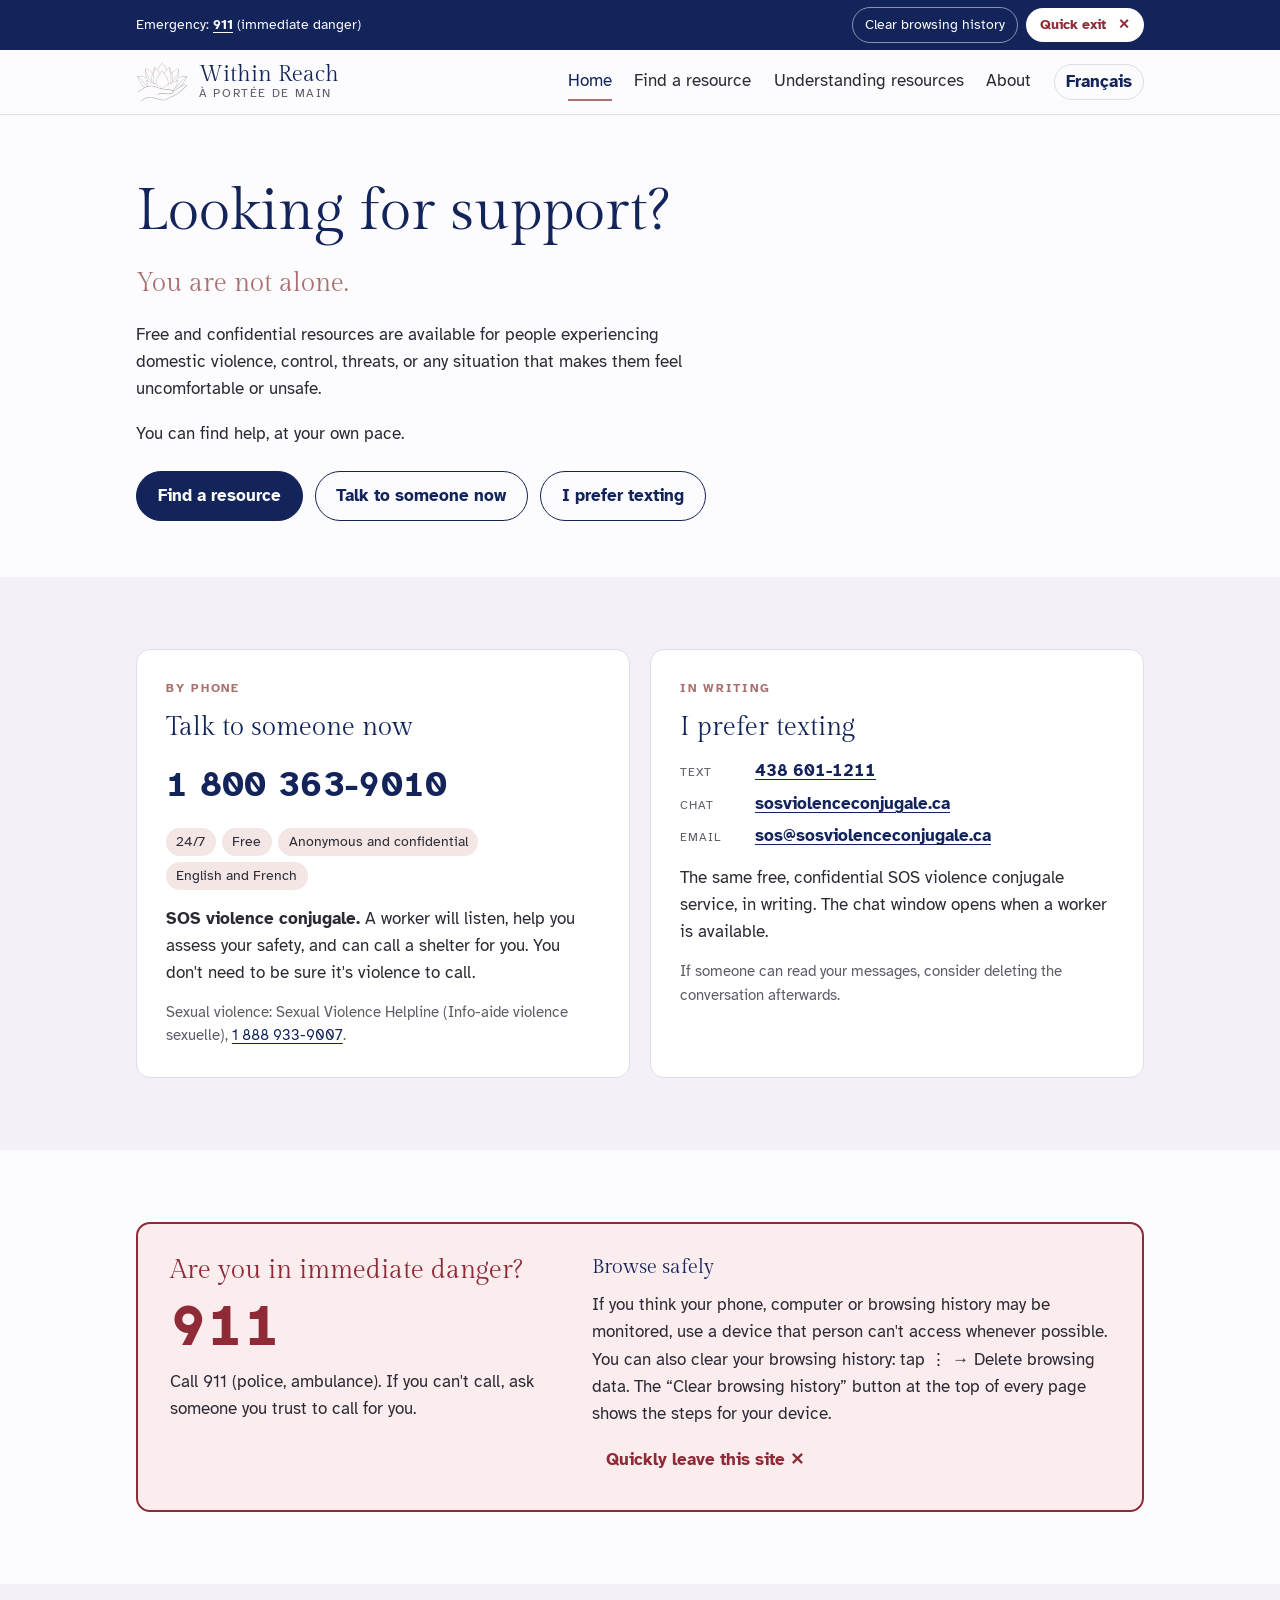
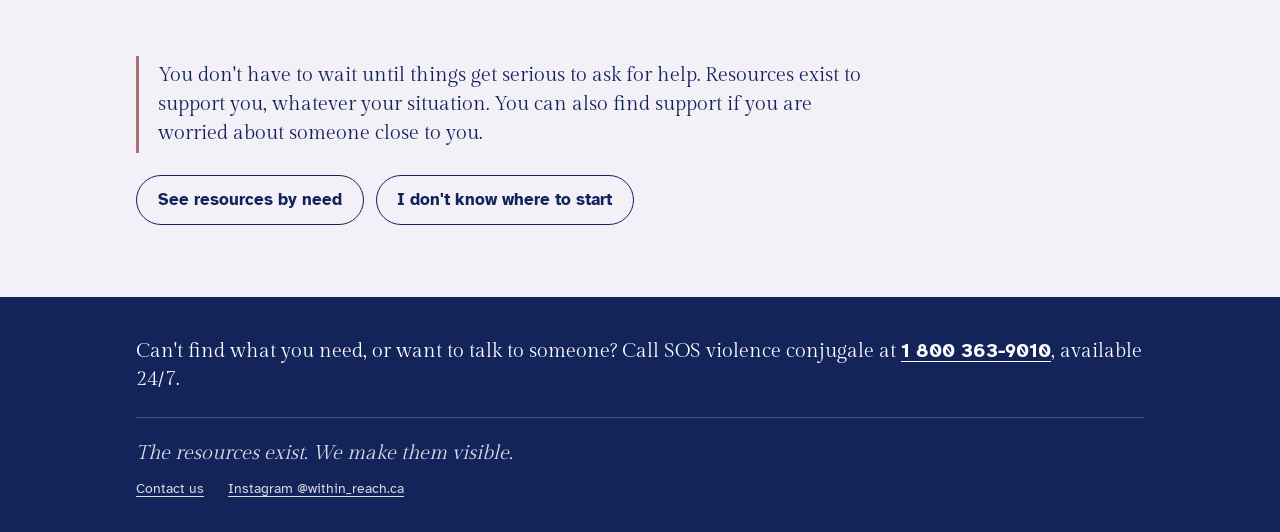
==== commit 936b5a09: "Accueil : raccourcir le paragraphe « Vous n'avez pas besoin d'attendre » Co-Authored-By: Claude Opus" ====
--- a/en/index.html
+++ b/en/index.html
@@ -99,7 +99,7 @@
 
 <section class="section section--tint" aria-label="Important message">
   <div class="wrap stack">
-    <p class="callout">You don't have to wait until things get serious to ask for help. Resources exist to support you, whatever your situation: physical or psychological violence, control, monitoring, threats, isolation or sexual violence. You can also find support if you are worried about someone close to you.</p>
+    <p class="callout">You don't have to wait until things get serious to ask for help. Resources exist to support you, whatever your situation. You can also find support if you are worried about someone close to you.</p>
     <div class="actions"><a class="btn" href="ressources.html">See resources by need</a><a class="btn" href="comprendre.html">I don't know where to start</a></div>
   </div>
 </section>
